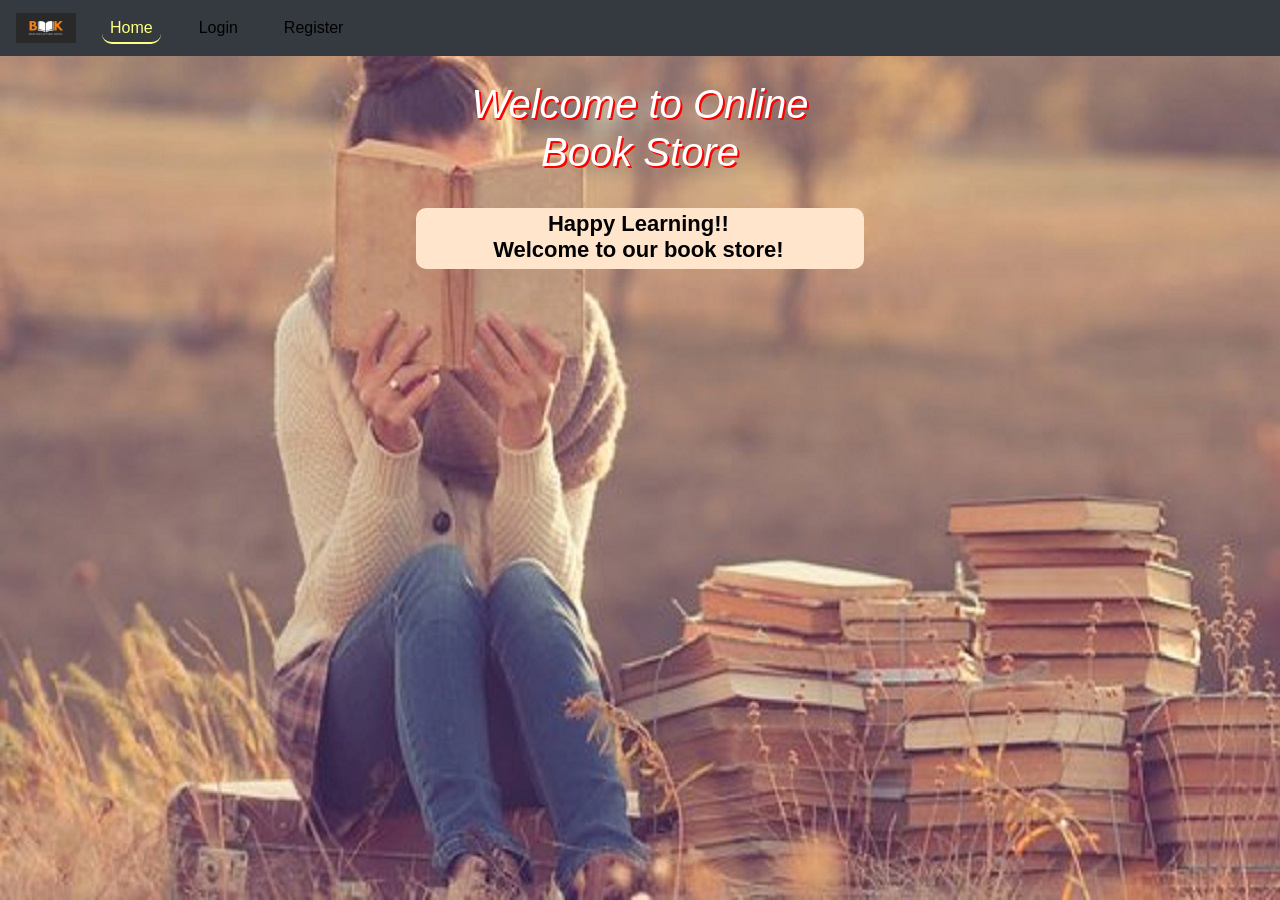
==== WebContent/index.html @ 2f87de4c "load project" ====
<html>
<head>
<meta charset="ISO-8859-1">
<title>Book Store</title>
<link rel="apple-touch-icon" sizes="180x180"
	href="./favicons/apple-touch-icon.png">
<link rel="icon" type="image/png" sizes="32x32"
	href="./favicons/favicon-32x32.png">
<link rel="icon" type="image/png" sizes="16x16"
	href="./favicons/favicon-16x16.png">
<link rel="manifest" href="./favicons/site.webmanifest">
<link rel="stylesheet" href="https://cdn.jsdelivr.net/npm/bootstrap@4.4.1/dist/css/bootstrap.min.css" >
<link rel="stylesheet" href="styles.css">

</head>
<body onload="funload()">
	<header>
		<nav class="navbar navbar-expand-sm bg-dark">
				<a class="navbar-brand">
					<!-- The below line can be an image or a h1, either will work -->
					<img src="logo.png" alt="Google logo" width="60" height="30px">
				</a>
				
				<button style="background-color:white;" class="navbar-toggler" type="button" data-toggle="collapse" data-target="#navbarNav" aria-controls="navbarNav" aria-expanded="false" aria-label="Toggle navigation">
				    <span class="navbar-toggler-icon" ></span>
				 </button>

                <div class="collapse navbar-collapse" id="navbarNav">                
				<ul class="navbar-nav" >
					<li class="nav-item"><span><a class="nav-link active" href="index.html">Home</a></span></li>
					<li class="nav-item "><span><a class="nav-link" href="CustomerLogin.html">Login</a></span></li>
					<li class="nav-item "><span><a class="nav-link" href="CustomerRegister.html">Register</a></span></li>
				</ul>
				</div>
			</nav>
	</header>
	<br>
	<div id="topmid"><h1>Welcome to Online <br>Book Store</h1></div>
	<br>
	<table class="tab">
		<tr>
			<td><a href="index.html" id="happy">Happy Learning!!<br>Welcome to our book store!</a></td>
		</tr>
	</table>

	<script src="https://code.jquery.com/jquery-3.3.1.slim.min.js" ></script>
	<script src="https://cdn.jsdelivr.net/npm/popper.js@1.14.6/dist/umd/popper.min.js" ></script>
	<script src="https://cdn.jsdelivr.net/npm/bootstrap@4.2.1/dist/js/bootstrap.min.js"></script>
	<script>
		// Preloder script
		var tmp = document.getElementById("loding");
		function funload() {
		  loding.style.display = "none";
		}
	  </script>


</body>
</html>
---- WebContent/styles.css ----
* {
	box-sizing: border-box;
}

body {
	background-image: url("Photo.jpg");
	font-family: 'Segoe UI','Open Sans', 'Helvetica Neue', sans-serif;
}

#topmid {
	border: 0px solid black;
	color: #FFFFFF;
	text-align: center;
	font-weight: bold;
	margin: auto;
	font-style: oblique;
	font-size: 25px;
	text-shadow: 2px 2px #ff0000;
}

.tab {
	font-weight: bold;
	margin: auto;
	width:35%;
	text-align:center;
}

.tab tr {
	border: 1px black hidden;
	border-radius: 10px;
	background-color: #FFE5CC;
	font-size: 22px;
	float:left;
	padding-left:17%;
	padding-bottom:5px;
	padding-top:2px;
	margin-bottom:10px;
	width:100%;
}

a:hover {
	color: red;
}

a:link {
	color: black;
	text-decoration: none;
}

header  nav li :hover{
	border-bottom: 2px #ffff80 solid;
	border-radius: 10px;
	color: #ffff80;
	padding-bottom:2px;
}

header  nav li{
    display: table;
    height: 80%;
    float: left;
    margin-right: 20px;
	padding-left: 10px;

}

header  nav a{
    color: #ffffff;
}

header nav li a.active {
	border-bottom: 2px #ffff80 solid;
	border-radius: 10px;
	color: #ffff80;
	padding-bottom:2px;
}


.holds-the-iframe {
	background: url(loader.gif) center center no-repeat;
}
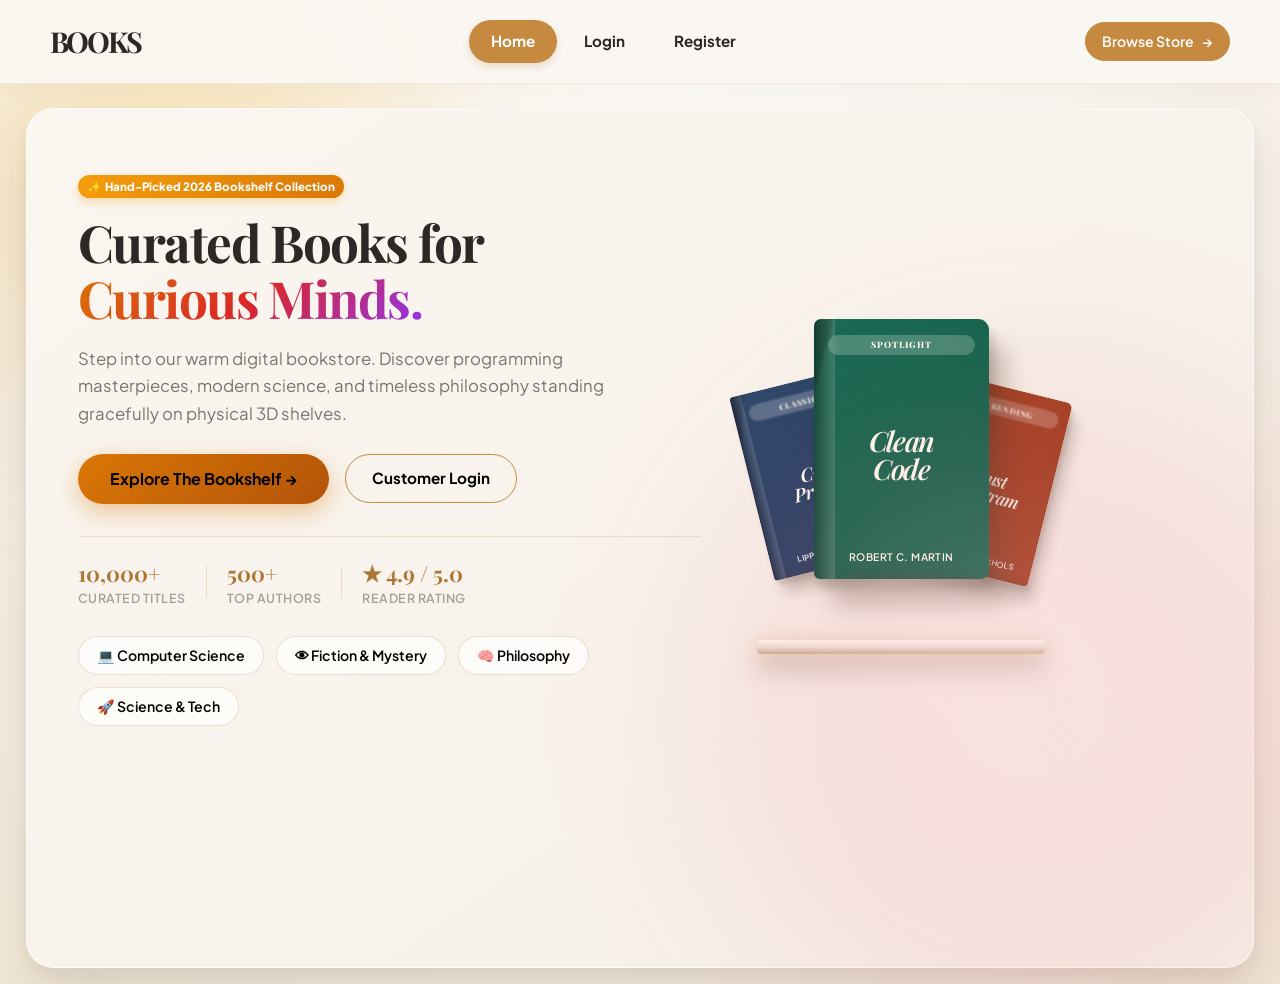
==== commit df38e6d2: "update UI/UX" ====
--- a/WebContent/index.html
+++ b/WebContent/index.html
@@ -1,59 +1,217 @@
-<html>
+<!DOCTYPE html>
+<html lang="en">
 <head>
 <meta charset="ISO-8859-1">
-<title>Book Store</title>
-<link rel="apple-touch-icon" sizes="180x180"
-	href="./favicons/apple-touch-icon.png">
-<link rel="icon" type="image/png" sizes="32x32"
-	href="./favicons/favicon-32x32.png">
-<link rel="icon" type="image/png" sizes="16x16"
-	href="./favicons/favicon-16x16.png">
+<meta name="viewport" content="width=device-width, initial-scale=1">
+<title>Online Book Store — Curated Bookshelf</title>
+<link rel="apple-touch-icon" sizes="180x180" href="./favicons/apple-touch-icon.png">
+<link rel="icon" type="image/png" sizes="32x32" href="./favicons/favicon-32x32.png">
+<link rel="icon" type="image/png" sizes="16x16" href="./favicons/favicon-16x16.png">
 <link rel="manifest" href="./favicons/site.webmanifest">
-<link rel="stylesheet" href="https://cdn.jsdelivr.net/npm/bootstrap@4.4.1/dist/css/bootstrap.min.css" >
+<link rel="stylesheet" href="https://cdn.jsdelivr.net/npm/bootstrap@4.4.1/dist/css/bootstrap.min.css">
 <link rel="stylesheet" href="styles.css">
-
+<link rel="stylesheet" href="css/bookshelf-theme.css">
+<style>
+.landing-hero-board {
+	display: grid;
+	grid-template-columns: 1.15fr 0.85fr;
+	align-items: center;
+	gap: 40px;
+	padding: clamp(36px, 5vw, 68px) clamp(24px, 4vw, 56px);
+}
+@media (max-width: 960px) {
+	.landing-hero-board {
+		grid-template-columns: 1fr;
+		text-align: center;
+		gap: 36px;
+	}
+	.landing-cta-group, .landing-stats-row, .category-pills-row {
+		justify-content: center;
+	}
+	.landing-book-preview {
+		margin: 20px auto 0;
+	}
+}
+.gradient-text {
+	background: linear-gradient(135deg, #d97706 0%, #dc2626 50%, #9333ea 100%);
+	-webkit-background-clip: text;
+	-webkit-text-fill-color: transparent;
+	display: inline-block;
+}
+.landing-hero-title {
+	font-family: 'Playfair Display', serif;
+	font-size: clamp(2.4rem, 4vw, 3.8rem);
+	font-weight: 700;
+	line-height: 1.1;
+	color: var(--text-primary);
+	margin-bottom: 18px;
+	letter-spacing: -0.03em;
+}
+.landing-hero-desc {
+	font-size: 1.05rem;
+	line-height: 1.65;
+	color: var(--text-secondary);
+	margin-bottom: 26px;
+	max-width: 540px;
+}
+.landing-cta-group {
+	display: flex;
+	align-items: center;
+	gap: 16px;
+	flex-wrap: wrap;
+	margin-bottom: 32px;
+}
+.landing-stats-row {
+	display: flex;
+	align-items: center;
+	gap: 20px;
+	padding-top: 20px;
+	border-top: 1px solid rgba(197, 137, 64, 0.2);
+}
+.stat-item {
+	display: flex;
+	flex-direction: column;
+}
+.stat-num {
+	font-family: 'Playfair Display', serif;
+	font-size: 1.35rem;
+	font-weight: 700;
+	color: var(--accent-hover);
+}
+.stat-label {
+	font-size: 0.78rem;
+	color: var(--text-muted);
+	font-weight: 600;
+	text-transform: uppercase;
+	letter-spacing: 0.04em;
+}
+.stat-divider {
+	width: 1px;
+	height: 32px;
+	background: rgba(197, 137, 64, 0.25);
+}
+.shelf-pedestal {
+	position: absolute;
+	bottom: -15px;
+	width: 90%;
+	height: 14px;
+	border-radius: 4px;
+	background: linear-gradient(180deg, #fdfbf7, var(--shelf-surface), #c9b190);
+	box-shadow: 0 16px 24px rgba(78, 52, 28, 0.28), 0 0 20px rgba(217, 119, 6, 0.2);
+}
+</style>
 </head>
-<body onload="funload()">
-	<header>
-		<nav class="navbar navbar-expand-sm bg-dark">
-				<a class="navbar-brand">
-					<!-- The below line can be an image or a h1, either will work -->
-					<img src="logo.png" alt="Google logo" width="60" height="30px">
+<body class="customer-bookshelf-body" onload="funload()">
+	<header class="bookshelf-header-wrap">
+		<nav class="navbar-bookshelf">
+			<a class="brand" href="index.html">BOOKS</a>
+			<div class="pill-tabs">
+				<a href="index.html" class="active">Home</a>
+				<a href="CustomerLogin.html">Login</a>
+				<a href="CustomerRegister.html">Register</a>
+			</div>
+			<div class="nav-icon-group">
+				<a href="viewbook" class="nav-pill-btn" style="background:var(--accent-primary); color:#fff; border-color:var(--accent-primary);">
+					<span>Browse Store</span> &rarr;
 				</a>
-				
-				<button style="background-color:white;" class="navbar-toggler" type="button" data-toggle="collapse" data-target="#navbarNav" aria-controls="navbarNav" aria-expanded="false" aria-label="Toggle navigation">
-				    <span class="navbar-toggler-icon" ></span>
-				 </button>
-
-                <div class="collapse navbar-collapse" id="navbarNav">                
-				<ul class="navbar-nav" >
-					<li class="nav-item"><span><a class="nav-link active" href="index.html">Home</a></span></li>
-					<li class="nav-item "><span><a class="nav-link" href="CustomerLogin.html">Login</a></span></li>
-					<li class="nav-item "><span><a class="nav-link" href="CustomerRegister.html">Register</a></span></li>
-				</ul>
+			</div>
+		</nav>
+	</header>
+
+	<main class="bookshelf-canvas" style="padding-top: 24px;">
+		<section class="bookshelf-board">
+			<div class="landing-hero-board">
+				<div>
+					<div class="badge-tag-star" style="margin-bottom:16px;">
+						<span>&#10024;</span> Hand-Picked 2026 Bookshelf Collection
+					</div>
+					
+					<h1 class="landing-hero-title">
+						Curated Books for <br><span class="gradient-text">Curious Minds.</span>
+					</h1>
+					
+					<p class="landing-hero-desc">
+						Step into our warm digital bookstore. Discover programming masterpieces, modern science, and timeless philosophy standing gracefully on physical 3D shelves.
+					</p>
+
+					<div class="landing-cta-group">
+						<a href="viewbook" class="btn-checkout-shelf" style="padding: 13px 32px; font-size: 1rem;">
+							Explore The Bookshelf &rarr;
+						</a>
+						<a href="CustomerLogin.html" class="btn-pill-secondary" style="padding: 12px 26px; font-size: 0.95rem;">
+							Customer Login
+						</a>
+					</div>
+
+					<div class="landing-stats-row">
+						<div class="stat-item">
+							<span class="stat-num">10,000+</span>
+							<span class="stat-label">Curated Titles</span>
+						</div>
+						<div class="stat-divider"></div>
+						<div class="stat-item">
+							<span class="stat-num">500+</span>
+							<span class="stat-label">Top Authors</span>
+						</div>
+						<div class="stat-divider"></div>
+						<div class="stat-item">
+							<span class="stat-num">&#9733; 4.9 / 5.0</span>
+							<span class="stat-label">Reader Rating</span>
+						</div>
+					</div>
+
+					<div class="category-pills-row">
+						<a href="viewbook" class="category-pill">&#128187; Computer Science</a>
+						<a href="viewbook" class="category-pill">&#128065; Fiction &amp; Mystery</a>
+						<a href="viewbook" class="category-pill">&#129504; Philosophy</a>
+						<a href="viewbook" class="category-pill">&#128640; Science &amp; Tech</a>
+					</div>
 				</div>
-			</nav>
-	</header>
-	<br>
-	<div id="topmid"><h1>Welcome to Online <br>Book Store</h1></div>
-	<br>
-	<table class="tab">
-		<tr>
-			<td><a href="index.html" id="happy">Happy Learning!!<br>Welcome to our book store!</a></td>
-		</tr>
-	</table>
-
-	<script src="https://code.jquery.com/jquery-3.3.1.slim.min.js" ></script>
-	<script src="https://cdn.jsdelivr.net/npm/popper.js@1.14.6/dist/umd/popper.min.js" ></script>
+
+				<!-- Interactive 3D Book Fan Deck -->
+				<div class="landing-book-preview">
+					<div class="book-fan-container" title="Hover to inspect books">
+						<!-- Left Book: C++ Primer -->
+						<div class="book-fan-item card-left">
+							<div class="book-standing-3d" style="--book-color: #1e3a5f; width: 140px; height: 210px;">
+								<span class="badge-kicker">CLASSIC</span>
+								<span class="book-title" style="font-size:1.3rem;">C++<br>Primer</span>
+								<span class="book-author" style="font-size:0.55rem;">LIPPMAN &amp; LAJOIE</span>
+							</div>
+						</div>
+
+						<!-- Center Book: Clean Code -->
+						<div class="book-fan-item card-center">
+							<div class="book-standing-3d featured-book" style="--book-color: #065f46; width: 175px; height: 260px; padding: 16px 14px;">
+								<span class="badge-kicker">SPOTLIGHT</span>
+								<span class="book-title" style="font-size:1.75rem;">Clean<br>Code</span>
+								<span class="book-author" style="font-size:0.65rem;">ROBERT C. MARTIN</span>
+							</div>
+						</div>
+
+						<!-- Right Book: Rust Programming -->
+						<div class="book-fan-item card-right">
+							<div class="book-standing-3d" style="--book-color: #9a3412; width: 140px; height: 210px;">
+								<span class="badge-kicker">TRENDING</span>
+								<span class="book-title" style="font-size:1.2rem;">Rust<br>Program</span>
+								<span class="book-author" style="font-size:0.55rem;">KLABNIK &amp; NICHOLS</span>
+							</div>
+						</div>
+
+						<div class="shelf-pedestal"></div>
+					</div>
+				</div>
+			</div>
+		</section>
+	</main>
+
+	<script src="https://code.jquery.com/jquery-3.3.1.slim.min.js"></script>
+	<script src="https://cdn.jsdelivr.net/npm/popper.js@1.14.6/dist/umd/popper.min.js"></script>
 	<script src="https://cdn.jsdelivr.net/npm/bootstrap@4.2.1/dist/js/bootstrap.min.js"></script>
 	<script>
-		// Preloder script
-		var tmp = document.getElementById("loding");
 		function funload() {
-		  loding.style.display = "none";
+			// Ready
 		}
-	  </script>
-
-
+	</script>
 </body>
 </html>
--- a/WebContent/css/bookshelf-theme.css
+++ b/WebContent/css/bookshelf-theme.css
@@ -0,0 +1,969 @@
+/* Warm Minimalist 3D Bookshelf — reusable theme layer
+   This stylesheet is framework-agnostic and can safely sit beside Bootstrap. */
+
+@import url('https://fonts.googleapis.com/css2?family=Playfair+Display:ital,wght@0,500;0,600;0,700;1,600&family=Plus+Jakarta+Sans:wght@400;500;600;700;800&display=swap');
+
+/* --------------------------------------------------------------------------
+   1. Design tokens
+   -------------------------------------------------------------------------- */
+:root {
+  --bg-canvas: #FAF7F2;
+  --bg-board: #F5EFE6;
+  --shelf-surface: #EDE5D8;
+  --accent-primary: #C58940;
+  --accent-hover: #AE7634;
+  --accent-soft: #F4EAD4;
+  --text-primary: #2B2825;
+  --text-secondary: #7C746B;
+  --text-muted: #A8A096;
+  --radius-pill: 9999px;
+  --radius-card: 18px;
+  --radius-board: 28px;
+  --shadow-canvas: 0 26px 56px rgba(86, 67, 46, .15), 0 8px 18px rgba(86, 67, 46, .06);
+  --shadow-shelf: 0 16px 18px rgba(91, 70, 46, .24), 0 5px 7px rgba(91, 70, 46, .12);
+  --shadow-book-standing: 8px 13px 11px rgba(63, 47, 31, .22), 2px 5px 4px rgba(63, 47, 31, .15);
+}
+
+/* --------------------------------------------------------------------------
+   2. Page shell and navigation
+   -------------------------------------------------------------------------- */
+.bookshelf-canvas {
+  box-sizing: border-box;
+  min-height: 100vh;
+  padding: 16px 24px;
+  background: radial-gradient(circle at 50% 15%, #fffdf9 0, var(--bg-canvas) 42%, #eee1ca 130%);
+  color: var(--text-primary);
+  font-family: 'Plus Jakarta Sans', sans-serif;
+}
+.bookshelf-canvas *, .bookshelf-canvas *::before, .bookshelf-canvas *::after { box-sizing: border-box; }
+.bookshelf-board {
+  position: relative;
+  width: min(1520px, 96vw);
+  min-height: 860px;
+  margin: 0 auto;
+  overflow: hidden;
+  border: 1px solid rgba(255,255,255,.75);
+  border-radius: var(--radius-board);
+  background: linear-gradient(145deg, #faf6f0, var(--bg-board));
+  box-shadow: var(--shadow-canvas);
+}
+.navbar-bookshelf {
+  display: flex;
+  align-items: center;
+  gap: 24px;
+  padding: 23px clamp(24px, 4vw, 52px);
+}
+.navbar-bookshelf .brand {
+  color: var(--text-primary);
+  font-family: 'Playfair Display', serif;
+  font-size: 1.8rem;
+  font-weight: 700;
+  letter-spacing: -.08em;
+  text-decoration: none;
+}
+.pill-tabs { display: flex; gap: 5px; margin: 0 auto; padding: 4px; border-radius: var(--radius-pill); }
+.pill-tabs a { padding: 10px 22px; border-radius: var(--radius-pill); color: var(--text-primary); font-size: .95rem; font-weight: 700; text-decoration: none; transition: .22s ease; }
+.pill-tabs a:hover { background: rgba(197,137,64,.12); }
+.pill-tabs a.active { background: var(--accent-primary); color: #fff; box-shadow: 0 4px 8px rgba(174,118,52,.22); }
+.nav-icon-group { display: flex; align-items: center; gap: 9px; }
+.nav-icon-button {
+  display: inline-grid; place-items: center; width: 42px; height: 42px; padding: 0;
+  border: 0; border-radius: 50%; background: transparent; color: var(--text-primary); cursor: pointer;
+  transition: background .2s ease, transform .2s ease;
+}
+.nav-icon-button:hover { background: var(--accent-soft); transform: translateY(-2px); }
+.nav-avatar { width: 39px; height: 39px; border: 2px solid #fff; border-radius: 50%; background: linear-gradient(135deg, #3d403d, #b98b63); box-shadow: 0 2px 6px rgba(43,40,37,.2); }
+
+/* --------------------------------------------------------------------------
+   3. Shared UI controls
+   -------------------------------------------------------------------------- */
+.pill-search-input { display: flex; align-items: center; gap: 10px; width: clamp(280px, 24vw, 320px); padding: 13px 18px; border: 1px solid rgba(124,116,107,.09); border-radius: var(--radius-pill); background: rgba(255,255,255,.8); box-shadow: 0 4px 11px rgba(71,54,34,.04); color: var(--text-muted); font-size: .9rem; }
+.pill-search-input input { width: 100%; border: 0; outline: 0; background: transparent; color: var(--text-primary); font: 500 .9rem 'Plus Jakarta Sans', sans-serif; }
+.pill-search-input input::placeholder { color: var(--text-muted); }
+.btn-pill-buy { display: inline-flex; align-items: center; justify-content: center; padding: 9px 20px; border: 1.5px solid var(--accent-primary); border-radius: var(--radius-pill); background: transparent; color: var(--accent-hover); font: 600 .85rem 'Plus Jakarta Sans', sans-serif; text-decoration: none; transition: background .2s ease, color .2s ease, transform .2s ease, box-shadow .2s ease; }
+.btn-pill-buy:hover { background: var(--accent-primary); color: #fff; transform: translateY(-2px); box-shadow: 0 7px 12px rgba(197,137,64,.23); }
+
+/* --------------------------------------------------------------------------
+   4. 3D shelf and book objects
+   -------------------------------------------------------------------------- */
+.shelf-divider { position: relative; z-index: 3; height: 24px; margin: 0 -26px; border-top: 4px solid #fffdf9; border-radius: 3px; background: linear-gradient(to bottom, #fdfaf4 0%, #f6f0e7 14%, var(--shelf-surface) 46%, #d9cbb9 100%); box-shadow: 0 25px 26px rgba(91,70,46,.25), 0 8px 10px rgba(91,70,46,.14); }
+.vertical-label { display: inline-flex; align-items: center; justify-content: center; color: var(--text-primary); font-size: .85rem; font-weight: 700; letter-spacing: .02em; white-space: nowrap; writing-mode: vertical-rl; transform: rotate(180deg); }
+.book-standing-3d { --book-color: #255e50; --book-ink: #fffdf3; position: relative; z-index: 1; display: flex; flex-direction: column; justify-content: space-between; width: 110px; height: 165px; padding: 14px 11px 12px 17px; border-radius: 4px 7px 5px 4px; background: linear-gradient(105deg, rgba(0,0,0,.22) 0 7%, transparent 9%), linear-gradient(135deg, color-mix(in srgb, var(--book-color), white 8%), var(--book-color)); color: var(--book-ink); box-shadow: 10px 17px 14px rgba(63,47,31,.24), 3px 6px 5px rgba(63,47,31,.16); font-family: 'Playfair Display', serif; text-align: center; text-decoration: none; transform-origin: bottom center; transition: transform .25s cubic-bezier(.2,.8,.2,1), box-shadow .25s ease; }
+.book-standing-3d::before { position: absolute; inset: 0 auto 0 0; width: 13px; border-radius: 4px 0 0 4px; background: linear-gradient(90deg, rgba(0,0,0,.28), rgba(255,255,255,.15)); content: ''; }
+.book-standing-3d::after { position: absolute; z-index: -1; right: 1px; bottom: -13px; left: 5px; height: 16px; border-radius: 50%; background: rgba(54,39,25,.34); filter: blur(7px); content: ''; transition: transform .25s ease, opacity .25s ease; }
+.book-standing-3d:hover { transform: translateY(-6px) scale(1.02); box-shadow: 12px 19px 16px rgba(63,47,31,.25), 3px 7px 5px rgba(63,47,31,.14); }
+.book-standing-3d:hover::after { opacity: .75; transform: scaleX(1.2); }
+.book-standing-3d .book-kicker { font: 700 .43rem 'Plus Jakarta Sans', sans-serif; letter-spacing: .12em; text-transform: uppercase; }
+.book-standing-3d .book-title { font-size: 1.42rem; font-style: italic; font-weight: 600; line-height: .98; letter-spacing: -.05em; }
+.book-standing-3d .book-author { font: 600 .6rem 'Plus Jakarta Sans', sans-serif; letter-spacing: .04em; }
+
+/* --------------------------------------------------------------------------
+   5. Shelf accessory cards
+   -------------------------------------------------------------------------- */
+.author-card, .audio-player-card { border-radius: var(--radius-card); background: rgba(255,255,255,.86); box-shadow: 0 9px 18px rgba(78,58,39,.09); overflow: hidden; }
+.author-card { width: clamp(160px, 13vw, 180px); text-align: center; }
+.author-card__header { padding: 19px 12px 15px; background: linear-gradient(135deg, #d5a759, var(--accent-primary)); color: #3e2c16; font: 600 .82rem 'Playfair Display', serif; }
+.author-card__header strong { display: block; margin-top: 5px; color: #fff8ed; font-size: .94rem; }
+.author-card__portrait { width: 104px; height: 104px; margin: 15px auto -5px; border-radius: 50% 50% 15px 15px; background: radial-gradient(circle at 50% 34%, #d6ad90 0 18%, transparent 19%), radial-gradient(ellipse at 50% 29%, #b1aaa2 0 27%, transparent 28%), linear-gradient(155deg, transparent 0 47%, #f8f6f1 48% 100%); }
+.audio-player-card { width: clamp(160px, 13vw, 180px); padding: 19px 18px 16px; text-align: center; }
+.audio-player-card__title { margin-bottom: 12px; font: 600 .8rem 'Playfair Display', serif; }
+.vinyl-record { position: relative; width: 64px; height: 64px; margin: 0 auto 13px; border-radius: 50%; background: repeating-radial-gradient(circle, #252622 0 2px, #34352e 3px 4px); animation: bookshelf-spin 8s linear infinite; }
+.vinyl-record::after { position: absolute; inset: 23px; border-radius: 50%; background: var(--accent-primary); content: ''; }
+.player-controls { display: flex; align-items: center; justify-content: space-between; color: var(--text-secondary); font-size: .9rem; }
+.player-controls .play { display: grid; width: 32px; height: 32px; place-items: center; border-radius: 50%; background: #3e3024; color: #fff; font-size: .65rem; }
+@keyframes bookshelf-spin { to { transform: rotate(360deg); } }
+
+@media (max-width: 720px) {
+  .bookshelf-canvas { padding: 14px; }
+  .navbar-bookshelf { padding: 17px 19px; gap: 8px; }
+  .pill-tabs { display: none; }
+  .nav-icon-group { margin-left: auto; }
+  .bookshelf-board { min-height: auto; }
+  .shelf-divider { margin: 0 -12px; }
+}
+
+/* --------------------------------------------------------------------------
+   6. CustomerHome & Servlet Integration Styles
+   -------------------------------------------------------------------------- */
+body.customer-bookshelf-body {
+  margin: 0;
+  min-height: 100vh;
+  background-color: var(--bg-canvas) !important;
+  background-image: radial-gradient(circle at 50% 15%, #fffdf9 0, var(--bg-canvas) 42%, #eee1ca 130%) !important;
+  color: var(--text-primary);
+  font-family: 'Plus Jakarta Sans', sans-serif !important;
+}
+
+.bookshelf-header-wrap {
+  position: sticky;
+  top: 0;
+  z-index: 1000;
+  background: rgba(250, 247, 242, 0.92);
+  backdrop-filter: blur(12px);
+  -webkit-backdrop-filter: blur(12px);
+  border-bottom: 1px solid rgba(197, 137, 64, 0.15);
+  box-shadow: 0 4px 20px rgba(86, 67, 46, 0.05);
+}
+
+.bookshelf-header-wrap .navbar-bookshelf {
+  max-width: min(1520px, 96vw);
+  margin: 0 auto;
+  padding: 16px 24px;
+}
+
+.nav-pill-btn {
+  position: relative;
+  display: inline-flex;
+  align-items: center;
+  gap: 8px;
+  padding: 8px 16px;
+  border-radius: var(--radius-pill);
+  background: rgba(255, 255, 255, 0.7);
+  border: 1px solid rgba(197, 137, 64, 0.2);
+  color: var(--text-primary);
+  font-size: 0.88rem;
+  font-weight: 600;
+  text-decoration: none;
+  transition: all 0.2s ease;
+}
+
+.cart-badge-count {
+  display: inline-flex;
+  align-items: center;
+  justify-content: center;
+  min-width: 20px;
+  height: 20px;
+  padding: 0 6px;
+  border-radius: 10px;
+  background: linear-gradient(135deg, #d97706, #c2410c);
+  color: #ffffff;
+  font-size: 0.72rem;
+  font-weight: 700;
+  line-height: 1;
+  letter-spacing: 0;
+  box-shadow: 0 2px 6px rgba(194, 65, 12, 0.35);
+  animation: cartBadgePop 0.3s cubic-bezier(0.175, 0.885, 0.32, 1.275);
+}
+
+@keyframes cartBadgePop {
+  0% { transform: scale(0.5); opacity: 0; }
+  100% { transform: scale(1); opacity: 1; }
+}
+
+.nav-pill-btn:hover {
+  background: var(--accent-soft);
+  color: var(--accent-hover);
+  border-color: var(--accent-primary);
+  text-decoration: none;
+  transform: translateY(-1px);
+}
+
+.nav-pill-btn.active {
+  background: var(--accent-primary) !important;
+  color: #fff !important;
+  border-color: var(--accent-primary) !important;
+}
+
+.nav-logout-btn {
+  border: 1px solid rgba(197, 137, 64, 0.15);
+  padding: 6px 14px 6px 8px;
+}
+
+/* Override legacy topmid and servlet container */
+#topmid {
+  display: none !important;
+}
+
+/* --------------------------------------------------------------------------
+   7. Bookshelf Stage, Shelves & Book Grid Layout
+   -------------------------------------------------------------------------- */
+.bookshelf-stage {
+  padding: 34px 6.5% 38px;
+}
+
+.top-shelf {
+  display: grid;
+  grid-template-columns: minmax(300px, 1fr) 220px 28px 180px 28px 180px;
+  align-items: end;
+  gap: clamp(18px, 2.2vw, 36px);
+  min-height: 445px;
+}
+
+.hero-copy {
+  align-self: center;
+  padding-bottom: 22px;
+}
+
+.hero-copy h1 {
+  max-width: 340px;
+  margin: 0 0 18px;
+  font: 600 clamp(2.6rem, 3.8vw, 3.8rem)/1.05 'Playfair Display', serif;
+  letter-spacing: -.06em;
+  color: var(--text-primary);
+}
+
+.hero-copy p {
+  margin: 0 0 22px;
+  color: var(--text-secondary);
+  font-size: .9rem;
+}
+
+.featured-book {
+  justify-self: center;
+  width: 220px;
+  height: 330px;
+  padding: 20px 17px 18px 26px;
+  border-radius: 7px 11px 8px 6px;
+  box-shadow: 17px 27px 22px rgba(63,47,31,.27), 5px 10px 8px rgba(63,47,31,.16);
+  text-decoration: none;
+}
+.featured-book::before { width: 21px; }
+.featured-book::after { right: 0; bottom: -18px; left: 9px; height: 23px; filter: blur(10px); }
+.featured-book .book-kicker { font-size: .56rem; }
+.featured-book .book-title { font-size: 2.2rem; }
+.featured-book .book-author { font-size: .76rem; }
+
+.featured-book-secondary {
+  justify-self: center;
+  width: 175px;
+  height: 265px;
+  padding: 16px 14px 14px 20px;
+  border-radius: 6px 9px 7px 5px;
+  box-shadow: 14px 22px 18px rgba(63,47,31,.25), 4px 8px 6px rgba(63,47,31,.15);
+  text-decoration: none;
+}
+.featured-book-secondary::before { width: 17px; }
+.featured-book-secondary::after { right: 0; bottom: -15px; left: 7px; height: 18px; filter: blur(8px); }
+.featured-book-secondary .book-kicker { font-size: .48rem; }
+.featured-book-secondary .book-title { font-size: 1.65rem; }
+.featured-book-secondary .book-author { font-size: .65rem; }
+
+
+.bottom-shelf-layout {
+  display: grid;
+  grid-template-columns: 28px 1fr;
+  align-items: flex-start;
+  gap: clamp(20px, 2.2vw, 36px);
+  padding: 38px 5% 35px;
+}
+
+.bottom-shelf-books {
+  display: grid;
+  grid-template-columns: repeat(auto-fill, minmax(260px, 1fr));
+  gap: 32px 28px;
+  width: 100%;
+}
+
+.book-listing {
+  display: grid;
+  grid-template-columns: 110px minmax(120px, 1fr);
+  align-items: center;
+  gap: 18px;
+  padding: 14px;
+  background: rgba(255, 255, 255, 0.45);
+  border: 1px solid rgba(255, 255, 255, 0.6);
+  border-radius: 16px;
+  transition: all 0.25s ease;
+}
+
+.book-listing:hover {
+  background: rgba(255, 255, 255, 0.8);
+  box-shadow: 0 10px 24px rgba(86, 67, 46, 0.1);
+  transform: translateY(-2px);
+}
+
+.book-listing .book-standing-3d {
+  width: 110px;
+  height: 165px;
+}
+
+.listing-copy {
+  min-width: 0;
+}
+
+.stars {
+  color: var(--accent-primary);
+  font-size: .9rem;
+  letter-spacing: 2px;
+  margin-bottom: 4px;
+}
+
+.listing-copy h3 {
+  margin: 4px 0 6px;
+  font: 700 1.05rem/1.25 'Playfair Display', serif;
+  color: var(--text-primary);
+  display: -webkit-box;
+  -webkit-line-clamp: 2;
+  -webkit-box-orient: vertical;
+  overflow: hidden;
+}
+
+.listing-copy .author-text {
+  margin: 0 0 8px;
+  color: var(--text-muted);
+  font-size: .85rem;
+}
+
+.listing-copy .price-tag {
+  font-weight: 700;
+  color: #2e6648;
+  font-size: 1rem;
+  margin-bottom: 10px;
+}
+
+.cart-stepper {
+  display: inline-flex;
+  align-items: center;
+  gap: 6px;
+  background: rgba(255, 255, 255, 0.9);
+  padding: 4px 8px;
+  border-radius: var(--radius-pill);
+  border: 1px solid rgba(197, 137, 64, 0.25);
+  margin: 0;
+}
+
+.stepper-btn {
+  width: 28px;
+  height: 28px;
+  border-radius: 50%;
+  border: 0;
+  cursor: pointer;
+  display: grid;
+  place-items: center;
+  font-size: 1rem;
+  font-weight: bold;
+  transition: background 0.2s ease;
+}
+
+.stepper-btn.minus {
+  background: #fee2e2;
+  color: #dc2626;
+}
+
+.stepper-btn.minus:hover {
+  background: #fecaca;
+}
+
+.stepper-btn.plus {
+  background: #dcfce7;
+  color: #16a34a;
+}
+
+.stepper-btn.plus:hover {
+  background: #bbf7d0;
+}
+
+.stepper-qty {
+  font-weight: 700;
+  padding: 0 6px;
+  font-size: 0.9rem;
+  color: var(--text-primary);
+}
+
+.badge-out-of-stock {
+  display: inline-block;
+  padding: 6px 14px;
+  border-radius: var(--radius-pill);
+  background: #fee2e2;
+  color: #b91c1c;
+  font-size: 0.8rem;
+  font-weight: 700;
+}
+
+.bottom-shelf-footer {
+  display: flex;
+  justify-content: space-between;
+  align-items: center;
+  padding: 24px 5% 32px;
+  border-top: 1px solid rgba(197, 137, 64, 0.12);
+  margin-top: 20px;
+}
+
+.shelf-note {
+  color: var(--text-secondary);
+  font-size: 0.9rem;
+}
+
+.btn-checkout-shelf {
+  display: inline-flex;
+  align-items: center;
+  gap: 8px;
+  padding: 12px 28px;
+  border-radius: var(--radius-pill);
+  background: var(--accent-primary);
+  color: #fff;
+  border: 0;
+  font-size: 0.95rem;
+  font-weight: 700;
+  cursor: pointer;
+  box-shadow: 0 6px 16px rgba(197, 137, 64, 0.28);
+  transition: all 0.2s ease;
+}
+
+.btn-checkout-shelf:hover {
+  background: var(--accent-hover);
+  transform: translateY(-2px);
+  box-shadow: 0 10px 22px rgba(197, 137, 64, 0.35);
+}
+
+@media (max-width: 1200px) {
+  .top-shelf { grid-template-columns: minmax(280px, 1fr) 220px 28px 180px; }
+  .top-shelf > .vertical-label:nth-of-type(2), .audio-player-card { display: none; }
+}
+
+@media (max-width: 768px) {
+  .bookshelf-stage { padding: 20px 4% 24px; }
+  .top-shelf { grid-template-columns: 1fr; gap: 24px; }
+  .top-shelf .vertical-label, .author-card, .audio-player-card { display: none; }
+  .featured-book { justify-self: center; }
+  .bottom-shelf-layout { grid-template-columns: 1fr; padding: 20px 3%; }
+  .bottom-shelf-layout > .vertical-label { display: none; }
+}
+
+/* --------------------------------------------------------------------------
+   8. Cart, Orders, Checkout & Auth Styles
+   -------------------------------------------------------------------------- */
+.bookshelf-page-container {
+  max-width: min(1320px, 94vw);
+  margin: 32px auto 60px;
+  padding: 0 16px;
+}
+
+.bookshelf-page-card {
+  background: rgba(255, 255, 255, 0.85);
+  backdrop-filter: blur(10px);
+  -webkit-backdrop-filter: blur(10px);
+  border: 1px solid rgba(255, 255, 255, 0.8);
+  border-radius: var(--radius-board);
+  box-shadow: var(--shadow-canvas);
+  padding: clamp(24px, 4vw, 44px);
+}
+
+.bookshelf-page-header {
+  margin-bottom: 28px;
+  border-bottom: 1px solid rgba(197, 137, 64, 0.15);
+  padding-bottom: 18px;
+}
+
+.bookshelf-page-header h1, .bookshelf-page-header h2 {
+  font-family: 'Playfair Display', serif;
+  font-weight: 700;
+  font-size: clamp(1.8rem, 2.8vw, 2.4rem);
+  color: var(--text-primary);
+  margin: 0 0 6px;
+}
+
+.bookshelf-page-header p {
+  color: var(--text-secondary);
+  font-size: 0.95rem;
+  margin: 0;
+}
+
+.bookshelf-table {
+  width: 100%;
+  border-collapse: separate;
+  border-spacing: 0;
+  margin-bottom: 24px;
+}
+
+.bookshelf-table th {
+  background: var(--shelf-surface);
+  color: var(--text-primary);
+  font-weight: 700;
+  font-size: 0.88rem;
+  padding: 14px 18px;
+  text-transform: uppercase;
+  letter-spacing: 0.05em;
+  border: 0;
+}
+
+.bookshelf-table th:first-child { border-radius: 12px 0 0 12px; }
+.bookshelf-table th:last-child { border-radius: 0 12px 12px 0; }
+
+.bookshelf-table td {
+  padding: 18px;
+  vertical-align: middle;
+  border-bottom: 1px solid rgba(197, 137, 64, 0.1);
+  color: var(--text-primary);
+  font-size: 0.95rem;
+}
+
+.bookshelf-table tr:hover td {
+  background: rgba(254, 249, 240, 0.5);
+}
+
+.bookshelf-table .book-title-cell {
+  font-family: 'Playfair Display', serif;
+  font-weight: 700;
+  font-size: 1.05rem;
+  color: var(--text-primary);
+}
+
+.bookshelf-table .price-cell {
+  font-weight: 700;
+  color: #2e6648;
+}
+
+.cart-summary-bar {
+  display: flex;
+  justify-content: space-between;
+  align-items: center;
+  flex-wrap: wrap;
+  gap: 20px;
+  margin-top: 30px;
+  padding: 24px 28px;
+  background: var(--bg-board);
+  border-radius: var(--radius-card);
+  border: 1px solid rgba(197, 137, 64, 0.18);
+}
+
+.cart-total-label {
+  font-size: 1.1rem;
+  color: var(--text-secondary);
+}
+
+.cart-total-value {
+  font-family: 'Playfair Display', serif;
+  font-size: 1.8rem;
+  font-weight: 700;
+  color: #2e6648;
+  margin-left: 10px;
+}
+
+.btn-pill-secondary {
+  display: inline-flex;
+  align-items: center;
+  gap: 8px;
+  padding: 11px 24px;
+  border-radius: var(--radius-pill);
+  border: 1.5px solid var(--accent-primary);
+  background: transparent;
+  color: var(--accent-hover);
+  font-size: 0.9rem;
+  font-weight: 700;
+  text-decoration: none;
+  transition: all 0.2s ease;
+}
+
+.btn-pill-secondary:hover {
+  background: var(--accent-soft);
+  color: var(--accent-primary);
+  text-decoration: none;
+}
+
+/* Empty State */
+.bookshelf-empty-state {
+  text-align: center;
+  padding: 60px 20px;
+}
+
+.bookshelf-empty-state .empty-icon {
+  font-size: 3.5rem;
+  color: var(--accent-primary);
+  margin-bottom: 16px;
+}
+
+.bookshelf-empty-state h3 {
+  font-family: 'Playfair Display', serif;
+  font-size: 1.6rem;
+  font-weight: 700;
+  margin-bottom: 10px;
+}
+
+.bookshelf-empty-state p {
+  color: var(--text-secondary);
+  margin-bottom: 24px;
+}
+
+/* Status Badge */
+.badge-order-success {
+  display: inline-block;
+  padding: 6px 14px;
+  border-radius: var(--radius-pill);
+  background: #dcfce7;
+  color: #15803d;
+  font-weight: 700;
+  font-size: 0.82rem;
+}
+
+/* Form inputs & Auth Card */
+.bookshelf-auth-wrap {
+  max-width: 480px;
+  margin: 40px auto;
+  padding: 0 16px;
+}
+
+.bookshelf-input-group {
+  margin-bottom: 20px;
+}
+
+.bookshelf-input-group label {
+  display: block;
+  font-weight: 600;
+  font-size: 0.88rem;
+  margin-bottom: 6px;
+  color: var(--text-primary);
+}
+
+.bookshelf-input-group input, .bookshelf-input-group select {
+  width: 100%;
+  padding: 12px 16px;
+  border-radius: 12px;
+  border: 1px solid rgba(197, 137, 64, 0.25);
+  background: #fff;
+  color: var(--text-primary);
+  font-family: 'Plus Jakarta Sans', sans-serif;
+  font-size: 0.95rem;
+  outline: none;
+  transition: border-color 0.2s ease, box-shadow 0.2s ease;
+}
+
+.bookshelf-input-group input:focus {
+  border-color: var(--accent-primary);
+  box-shadow: 0 0 0 3px rgba(197, 137, 64, 0.15);
+}
+
+/* --------------------------------------------------------------------------
+   9. Rich Visuals, Vibrant Accents & Dynamic Animations
+   -------------------------------------------------------------------------- */
+
+/* Ambient Floating Aurora Orbs */
+@keyframes floatOrb1 {
+  0% { transform: translate(0, 0) scale(1); }
+  50% { transform: translate(60px, 40px) scale(1.1); }
+  100% { transform: translate(-30px, 70px) scale(0.95); }
+}
+
+@keyframes floatOrb2 {
+  0% { transform: translate(0, 0) scale(1); }
+  50% { transform: translate(-70px, -50px) scale(1.15); }
+  100% { transform: translate(40px, -30px) scale(0.9); }
+}
+
+@keyframes floatOrb3 {
+  0% { transform: translate(0, 0) scale(1); }
+  50% { transform: translate(50px, -40px) scale(1.08); }
+  100% { transform: translate(-40px, 30px) scale(0.92); }
+}
+
+.bookshelf-canvas {
+  position: relative;
+  overflow-x: hidden;
+}
+
+.bookshelf-canvas::before {
+  content: '';
+  position: fixed;
+  top: -120px;
+  left: -120px;
+  width: 600px;
+  height: 600px;
+  border-radius: 50%;
+  background: radial-gradient(circle, rgba(251, 191, 36, 0.3) 0%, rgba(245, 158, 11, 0.08) 60%, transparent 75%);
+  filter: blur(70px);
+  z-index: 0;
+  pointer-events: none;
+  animation: floatOrb1 16s ease-in-out infinite alternate;
+}
+
+.bookshelf-canvas::after {
+  content: '';
+  position: fixed;
+  bottom: -150px;
+  right: -100px;
+  width: 700px;
+  height: 700px;
+  border-radius: 50%;
+  background: radial-gradient(circle, rgba(254, 205, 211, 0.38) 0%, rgba(244, 63, 94, 0.1) 60%, transparent 75%);
+  filter: blur(80px);
+  z-index: 0;
+  pointer-events: none;
+  animation: floatOrb2 20s ease-in-out infinite alternate;
+}
+
+/* Glowing Shelf Divider with Underlight */
+.shelf-divider {
+  position: relative;
+  z-index: 3;
+  height: 22px;
+  margin: 0 -26px;
+  border-top: 3px solid #fffdfa;
+  border-radius: 3px;
+  background: linear-gradient(180deg, #fdfbf7 0%, #ecd9bd 30%, #d8be99 75%, #a47d51 100%);
+  box-shadow: 0 18px 24px rgba(78, 52, 28, 0.26), 0 0 35px rgba(217, 119, 6, 0.28) !important;
+}
+
+.shelf-divider::after {
+  content: '';
+  position: absolute;
+  left: 5%;
+  right: 5%;
+  top: 100%;
+  height: 18px;
+  background: radial-gradient(ellipse at 50% 0%, rgba(245, 158, 11, 0.5) 0%, transparent 75%);
+  filter: blur(6px);
+  pointer-events: none;
+}
+
+/* Book Sheen Glare & Floating Animation */
+@keyframes bookGentleFloat {
+  0% { transform: translateY(0px); }
+  50% { transform: translateY(-7px); }
+  100% { transform: translateY(0px); }
+}
+
+.featured-book {
+  animation: bookGentleFloat 5s ease-in-out infinite;
+}
+
+.featured-book:hover {
+  animation-play-state: paused;
+  transform: translateY(-12px) scale(1.03) !important;
+  box-shadow: 20px 32px 28px rgba(63,47,31,.32), 6px 12px 10px rgba(63,47,31,.2) !important;
+}
+
+.featured-book-secondary {
+  animation: bookGentleFloat 6s ease-in-out 1.2s infinite;
+}
+
+.featured-book-secondary:hover {
+  animation-play-state: paused;
+  transform: translateY(-10px) scale(1.03) !important;
+}
+
+/* Gloss Glare Effect on Book Covers */
+.book-standing-3d {
+  overflow: hidden;
+}
+
+.book-standing-3d::after {
+  transition: all 0.35s ease !important;
+}
+
+.book-standing-3d:hover {
+  transform: translateY(-10px) scale(1.04) rotate(-1deg);
+  box-shadow: 16px 26px 22px rgba(63,47,31,.28), 5px 9px 7px rgba(63,47,31,.18) !important;
+}
+
+/* Vibrant Badges */
+.badge-kicker {
+  display: inline-block;
+  padding: 3px 8px;
+  border-radius: var(--radius-pill);
+  background: rgba(255, 255, 255, 0.22);
+  backdrop-filter: blur(4px);
+  font-size: 0.55rem;
+  letter-spacing: 0.12em;
+  font-weight: 800;
+  text-transform: uppercase;
+  margin-bottom: 4px;
+}
+
+.badge-tag-hot {
+  background: linear-gradient(135deg, #ef4444, #dc2626);
+  color: #fff;
+  padding: 3px 9px;
+  border-radius: var(--radius-pill);
+  font-size: 0.7rem;
+  font-weight: 800;
+  display: inline-flex;
+  align-items: center;
+  gap: 4px;
+  box-shadow: 0 4px 10px rgba(239, 68, 68, 0.3);
+}
+
+.badge-tag-star {
+  background: linear-gradient(135deg, #f59e0b, #d97706);
+  color: #fff;
+  padding: 3px 9px;
+  border-radius: var(--radius-pill);
+  font-size: 0.72rem;
+  font-weight: 800;
+  display: inline-flex;
+  align-items: center;
+  gap: 4px;
+  box-shadow: 0 4px 10px rgba(245, 158, 11, 0.3);
+}
+
+/* Pulsing Shimmer on Buy & Checkout Buttons */
+.btn-checkout-shelf {
+  position: relative;
+  overflow: hidden;
+  background: linear-gradient(135deg, #d97706 0%, #b45309 100%) !important;
+  box-shadow: 0 8px 24px rgba(217, 119, 6, 0.38) !important;
+}
+
+.btn-checkout-shelf::after {
+  content: '';
+  position: absolute;
+  inset: 0;
+  background: linear-gradient(90deg, transparent, rgba(255,255,255,0.35), transparent);
+  transform: translateX(-100%);
+  transition: transform 0.65s ease;
+}
+
+.btn-checkout-shelf:hover::after {
+  transform: translateX(100%);
+}
+
+.btn-pill-buy {
+  background: linear-gradient(135deg, rgba(245, 158, 11, 0.12), rgba(217, 119, 6, 0.22)) !important;
+  border: 1.5px solid var(--accent-primary) !important;
+  transition: all 0.25s cubic-bezier(0.2, 0.8, 0.2, 1) !important;
+}
+
+.btn-pill-buy:hover {
+  background: linear-gradient(135deg, #f59e0b, #d97706) !important;
+  color: #fff !important;
+  box-shadow: 0 6px 18px rgba(217, 119, 6, 0.35) !important;
+  transform: translateY(-2px) scale(1.05) !important;
+}
+
+/* Stepper Bouncy Buttons */
+.stepper-btn {
+  transition: transform 0.15s ease, background 0.2s ease !important;
+}
+
+.stepper-btn:active {
+  transform: scale(0.85);
+}
+
+/* Card Listing Hover Glow */
+.book-listing {
+  position: relative;
+  transition: all 0.3s cubic-bezier(0.2, 0.8, 0.2, 1) !important;
+  border: 1px solid rgba(255, 255, 255, 0.8) !important;
+}
+
+.book-listing:hover {
+  background: rgba(255, 255, 255, 0.92) !important;
+  border-color: rgba(217, 119, 6, 0.3) !important;
+  box-shadow: 0 14px 30px rgba(100, 70, 40, 0.15), 0 0 20px rgba(245, 158, 11, 0.1) !important;
+  transform: translateY(-4px) !important;
+}
+
+/* 3D Fan Deck on Landing Page */
+.book-fan-container {
+  position: relative;
+  width: 320px;
+  height: 380px;
+  perspective: 1000px;
+  display: grid;
+  place-items: center;
+}
+
+.book-fan-item {
+  position: absolute;
+  transition: all 0.4s cubic-bezier(0.2, 0.8, 0.2, 1);
+  cursor: pointer;
+  transform-origin: bottom center;
+}
+
+.book-fan-item.card-left {
+  transform: translateX(-65px) translateY(12px) rotate(-14deg) scale(0.9);
+  z-index: 1;
+}
+
+.book-fan-item.card-center {
+  transform: translateY(0px) scale(1);
+  z-index: 3;
+}
+
+.book-fan-item.card-right {
+  transform: translateX(65px) translateY(18px) rotate(14deg) scale(0.9);
+  z-index: 2;
+}
+
+.book-fan-container:hover .book-fan-item.card-left {
+  transform: translateX(-110px) translateY(5px) rotate(-20deg) scale(0.95);
+}
+
+.book-fan-container:hover .book-fan-item.card-center {
+  transform: translateY(-16px) scale(1.06);
+  z-index: 5;
+}
+
+.book-fan-container:hover .book-fan-item.card-right {
+  transform: translateX(110px) translateY(10px) rotate(20deg) scale(0.95);
+}
+
+.book-fan-item:hover {
+  z-index: 10 !important;
+  transform: translateY(-24px) scale(1.1) rotate(0deg) !important;
+  filter: drop-shadow(0 25px 35px rgba(0, 0, 0, 0.35));
+}
+
+/* Category Grid on Landing */
+.category-pills-row {
+  display: flex;
+  gap: 12px;
+  flex-wrap: wrap;
+  margin-top: 28px;
+}
+
+.category-pill {
+  display: inline-flex;
+  align-items: center;
+  gap: 8px;
+  padding: 8px 18px;
+  border-radius: var(--radius-pill);
+  background: rgba(255, 255, 255, 0.7);
+  border: 1px solid rgba(197, 137, 64, 0.25);
+  color: var(--text-primary);
+  font-size: 0.88rem;
+  font-weight: 600;
+  text-decoration: none;
+  transition: all 0.25s ease;
+}
+
+.category-pill:hover {
+  background: linear-gradient(135deg, #fef3c7, #fde68a);
+  border-color: var(--accent-primary);
+  color: var(--accent-hover);
+  transform: translateY(-2px);
+  box-shadow: 0 6px 14px rgba(217, 119, 6, 0.2);
+  text-decoration: none;
+}
+
+
+
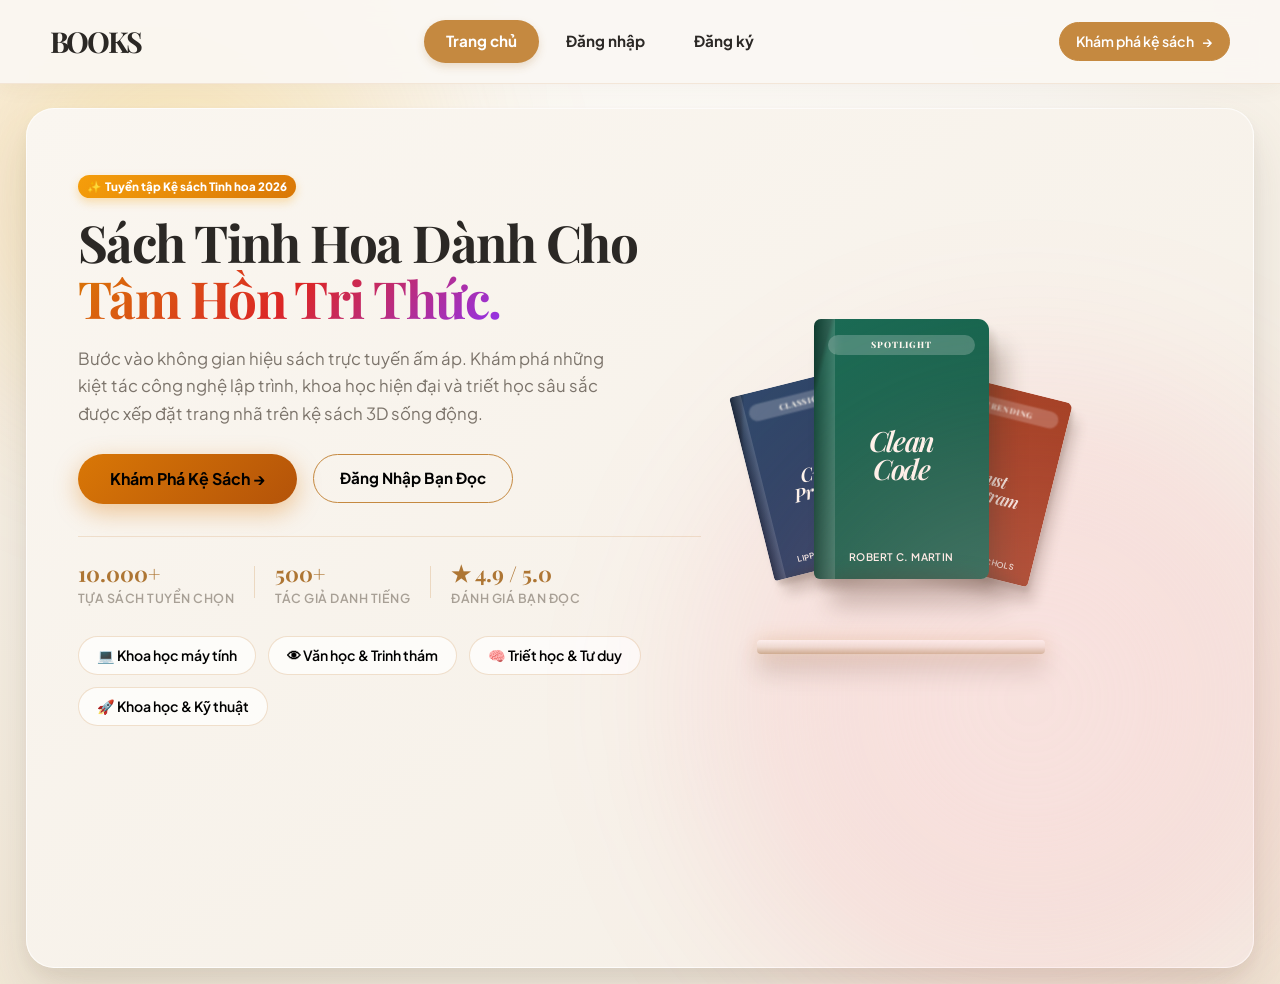
==== commit a00665ce: "sửa đổi ngôn ngữ và tiền tệ của ứng dụng" ====
--- a/WebContent/index.html
+++ b/WebContent/index.html
@@ -1,118 +1,136 @@
 <!DOCTYPE html>
-<html lang="en">
+<html lang="vi">
+
 <head>
-<meta charset="ISO-8859-1">
-<meta name="viewport" content="width=device-width, initial-scale=1">
-<title>Online Book Store — Curated Bookshelf</title>
-<link rel="apple-touch-icon" sizes="180x180" href="./favicons/apple-touch-icon.png">
-<link rel="icon" type="image/png" sizes="32x32" href="./favicons/favicon-32x32.png">
-<link rel="icon" type="image/png" sizes="16x16" href="./favicons/favicon-16x16.png">
-<link rel="manifest" href="./favicons/site.webmanifest">
-<link rel="stylesheet" href="https://cdn.jsdelivr.net/npm/bootstrap@4.4.1/dist/css/bootstrap.min.css">
-<link rel="stylesheet" href="styles.css">
-<link rel="stylesheet" href="css/bookshelf-theme.css">
-<style>
-.landing-hero-board {
-	display: grid;
-	grid-template-columns: 1.15fr 0.85fr;
-	align-items: center;
-	gap: 40px;
-	padding: clamp(36px, 5vw, 68px) clamp(24px, 4vw, 56px);
-}
-@media (max-width: 960px) {
-	.landing-hero-board {
-		grid-template-columns: 1fr;
-		text-align: center;
-		gap: 36px;
-	}
-	.landing-cta-group, .landing-stats-row, .category-pills-row {
-		justify-content: center;
-	}
-	.landing-book-preview {
-		margin: 20px auto 0;
-	}
-}
-.gradient-text {
-	background: linear-gradient(135deg, #d97706 0%, #dc2626 50%, #9333ea 100%);
-	-webkit-background-clip: text;
-	-webkit-text-fill-color: transparent;
-	display: inline-block;
-}
-.landing-hero-title {
-	font-family: 'Playfair Display', serif;
-	font-size: clamp(2.4rem, 4vw, 3.8rem);
-	font-weight: 700;
-	line-height: 1.1;
-	color: var(--text-primary);
-	margin-bottom: 18px;
-	letter-spacing: -0.03em;
-}
-.landing-hero-desc {
-	font-size: 1.05rem;
-	line-height: 1.65;
-	color: var(--text-secondary);
-	margin-bottom: 26px;
-	max-width: 540px;
-}
-.landing-cta-group {
-	display: flex;
-	align-items: center;
-	gap: 16px;
-	flex-wrap: wrap;
-	margin-bottom: 32px;
-}
-.landing-stats-row {
-	display: flex;
-	align-items: center;
-	gap: 20px;
-	padding-top: 20px;
-	border-top: 1px solid rgba(197, 137, 64, 0.2);
-}
-.stat-item {
-	display: flex;
-	flex-direction: column;
-}
-.stat-num {
-	font-family: 'Playfair Display', serif;
-	font-size: 1.35rem;
-	font-weight: 700;
-	color: var(--accent-hover);
-}
-.stat-label {
-	font-size: 0.78rem;
-	color: var(--text-muted);
-	font-weight: 600;
-	text-transform: uppercase;
-	letter-spacing: 0.04em;
-}
-.stat-divider {
-	width: 1px;
-	height: 32px;
-	background: rgba(197, 137, 64, 0.25);
-}
-.shelf-pedestal {
-	position: absolute;
-	bottom: -15px;
-	width: 90%;
-	height: 14px;
-	border-radius: 4px;
-	background: linear-gradient(180deg, #fdfbf7, var(--shelf-surface), #c9b190);
-	box-shadow: 0 16px 24px rgba(78, 52, 28, 0.28), 0 0 20px rgba(217, 119, 6, 0.2);
-}
-</style>
+	<meta charset="UTF-8">
+	<meta name="viewport" content="width=device-width, initial-scale=1">
+	<title>Hiệu Sách Trực Tuyến — Kệ Sách Tinh Hoa</title>
+	<link rel="apple-touch-icon" sizes="180x180" href="./favicons/apple-touch-icon.png">
+	<link rel="icon" type="image/png" sizes="32x32" href="./favicons/favicon-32x32.png">
+	<link rel="icon" type="image/png" sizes="16x16" href="./favicons/favicon-16x16.png">
+	<link rel="manifest" href="./favicons/site.webmanifest">
+	<link rel="stylesheet" href="https://cdn.jsdelivr.net/npm/bootstrap@4.4.1/dist/css/bootstrap.min.css">
+	<link rel="stylesheet" href="styles.css">
+	<link rel="stylesheet" href="css/bookshelf-theme.css">
+	<style>
+		.landing-hero-board {
+			display: grid;
+			grid-template-columns: 1.15fr 0.85fr;
+			align-items: center;
+			gap: 40px;
+			padding: clamp(36px, 5vw, 68px) clamp(24px, 4vw, 56px);
+		}
+
+		@media (max-width: 960px) {
+			.landing-hero-board {
+				grid-template-columns: 1fr;
+				text-align: center;
+				gap: 36px;
+			}
+
+			.landing-cta-group,
+			.landing-stats-row,
+			.category-pills-row {
+				justify-content: center;
+			}
+
+			.landing-book-preview {
+				margin: 20px auto 0;
+			}
+		}
+
+		.gradient-text {
+			background: linear-gradient(135deg, #d97706 0%, #dc2626 50%, #9333ea 100%);
+			-webkit-background-clip: text;
+			-webkit-text-fill-color: transparent;
+			display: inline-block;
+		}
+
+		.landing-hero-title {
+			font-family: 'Playfair Display', serif;
+			font-size: clamp(2.4rem, 4vw, 3.8rem);
+			font-weight: 700;
+			line-height: 1.1;
+			color: var(--text-primary);
+			margin-bottom: 18px;
+			letter-spacing: -0.03em;
+		}
+
+		.landing-hero-desc {
+			font-size: 1.05rem;
+			line-height: 1.65;
+			color: var(--text-secondary);
+			margin-bottom: 26px;
+			max-width: 540px;
+		}
+
+		.landing-cta-group {
+			display: flex;
+			align-items: center;
+			gap: 16px;
+			flex-wrap: wrap;
+			margin-bottom: 32px;
+		}
+
+		.landing-stats-row {
+			display: flex;
+			align-items: center;
+			gap: 20px;
+			padding-top: 20px;
+			border-top: 1px solid rgba(197, 137, 64, 0.2);
+		}
+
+		.stat-item {
+			display: flex;
+			flex-direction: column;
+		}
+
+		.stat-num {
+			font-family: 'Playfair Display', serif;
+			font-size: 1.35rem;
+			font-weight: 700;
+			color: var(--accent-hover);
+		}
+
+		.stat-label {
+			font-size: 0.78rem;
+			color: var(--text-muted);
+			font-weight: 600;
+			text-transform: uppercase;
+			letter-spacing: 0.04em;
+		}
+
+		.stat-divider {
+			width: 1px;
+			height: 32px;
+			background: rgba(197, 137, 64, 0.25);
+		}
+
+		.shelf-pedestal {
+			position: absolute;
+			bottom: -15px;
+			width: 90%;
+			height: 14px;
+			border-radius: 4px;
+			background: linear-gradient(180deg, #fdfbf7, var(--shelf-surface), #c9b190);
+			box-shadow: 0 16px 24px rgba(78, 52, 28, 0.28), 0 0 20px rgba(217, 119, 6, 0.2);
+		}
+	</style>
 </head>
+
 <body class="customer-bookshelf-body" onload="funload()">
 	<header class="bookshelf-header-wrap">
 		<nav class="navbar-bookshelf">
 			<a class="brand" href="index.html">BOOKS</a>
 			<div class="pill-tabs">
-				<a href="index.html" class="active">Home</a>
-				<a href="CustomerLogin.html">Login</a>
-				<a href="CustomerRegister.html">Register</a>
+				<a href="index.html" class="active">Trang chủ</a>
+				<a href="CustomerLogin.html">Đăng nhập</a>
+				<a href="CustomerRegister.html">Đăng ký</a>
 			</div>
 			<div class="nav-icon-group">
-				<a href="viewbook" class="nav-pill-btn" style="background:var(--accent-primary); color:#fff; border-color:var(--accent-primary);">
-					<span>Browse Store</span> &rarr;
+				<a href="viewbook" class="nav-pill-btn"
+					style="background:var(--accent-primary); color:#fff; border-color:var(--accent-primary);">
+					<span>Khám phá kệ sách</span> &rarr;
 				</a>
 			</div>
 		</nav>
@@ -123,48 +141,50 @@
 			<div class="landing-hero-board">
 				<div>
 					<div class="badge-tag-star" style="margin-bottom:16px;">
-						<span>&#10024;</span> Hand-Picked 2026 Bookshelf Collection
-					</div>
-					
+						<span>&#10024;</span> Tuyển tập Kệ sách Tinh hoa 2026
+					</div>
+
 					<h1 class="landing-hero-title">
-						Curated Books for <br><span class="gradient-text">Curious Minds.</span>
+						Sách Tinh Hoa Dành Cho <br><span class="gradient-text">Tâm Hồn Tri Thức.</span>
 					</h1>
-					
+
 					<p class="landing-hero-desc">
-						Step into our warm digital bookstore. Discover programming masterpieces, modern science, and timeless philosophy standing gracefully on physical 3D shelves.
+						Bước vào không gian hiệu sách trực tuyến ấm áp. Khám phá những kiệt tác công nghệ lập trình,
+						khoa học hiện đại và triết học sâu sắc được xếp đặt trang nhã trên kệ sách 3D sống động.
 					</p>
 
 					<div class="landing-cta-group">
 						<a href="viewbook" class="btn-checkout-shelf" style="padding: 13px 32px; font-size: 1rem;">
-							Explore The Bookshelf &rarr;
+							Khám Phá Kệ Sách &rarr;
 						</a>
-						<a href="CustomerLogin.html" class="btn-pill-secondary" style="padding: 12px 26px; font-size: 0.95rem;">
-							Customer Login
+						<a href="CustomerLogin.html" class="btn-pill-secondary"
+							style="padding: 12px 26px; font-size: 0.95rem;">
+							Đăng Nhập Bạn Đọc
 						</a>
 					</div>
 
 					<div class="landing-stats-row">
 						<div class="stat-item">
-							<span class="stat-num">10,000+</span>
-							<span class="stat-label">Curated Titles</span>
+							<span class="stat-num">10.000+</span>
+							<span class="stat-label">Tựa sách tuyển chọn</span>
 						</div>
 						<div class="stat-divider"></div>
 						<div class="stat-item">
 							<span class="stat-num">500+</span>
-							<span class="stat-label">Top Authors</span>
+							<span class="stat-label">Tác giả danh tiếng</span>
 						</div>
 						<div class="stat-divider"></div>
 						<div class="stat-item">
 							<span class="stat-num">&#9733; 4.9 / 5.0</span>
-							<span class="stat-label">Reader Rating</span>
+							<span class="stat-label">Đánh giá bạn đọc</span>
 						</div>
 					</div>
 
 					<div class="category-pills-row">
-						<a href="viewbook" class="category-pill">&#128187; Computer Science</a>
-						<a href="viewbook" class="category-pill">&#128065; Fiction &amp; Mystery</a>
-						<a href="viewbook" class="category-pill">&#129504; Philosophy</a>
-						<a href="viewbook" class="category-pill">&#128640; Science &amp; Tech</a>
+						<a href="viewbook" class="category-pill">&#128187; Khoa học máy tính</a>
+						<a href="viewbook" class="category-pill">&#128065; Văn học &amp; Trinh thám</a>
+						<a href="viewbook" class="category-pill">&#129504; Triết học &amp; Tư duy</a>
+						<a href="viewbook" class="category-pill">&#128640; Khoa học &amp; Kỹ thuật</a>
 					</div>
 				</div>
 
@@ -182,7 +202,8 @@
 
 						<!-- Center Book: Clean Code -->
 						<div class="book-fan-item card-center">
-							<div class="book-standing-3d featured-book" style="--book-color: #065f46; width: 175px; height: 260px; padding: 16px 14px;">
+							<div class="book-standing-3d featured-book"
+								style="--book-color: #065f46; width: 175px; height: 260px; padding: 16px 14px;">
 								<span class="badge-kicker">SPOTLIGHT</span>
 								<span class="book-title" style="font-size:1.75rem;">Clean<br>Code</span>
 								<span class="book-author" style="font-size:0.65rem;">ROBERT C. MARTIN</span>
@@ -214,4 +235,5 @@
 		}
 	</script>
 </body>
-</html>
+
+</html>
--- a/WebContent/css/bookshelf-theme.css
+++ b/WebContent/css/bookshelf-theme.css
@@ -965,5 +965,685 @@
   text-decoration: none;
 }
 
-
-
+/* --------------------------------------------------------------------------
+   7. Admin Portal — Modern Left Sidebar Architecture
+   -------------------------------------------------------------------------- */
+body.admin-bookshelf-body {
+  margin: 0;
+  padding: 0 0 0 270px;
+  min-height: 100vh;
+  background-color: var(--bg-canvas) !important;
+  background-image: radial-gradient(circle at 50% 15%, #fffdf9 0, var(--bg-canvas) 42%, #eee1ca 130%) !important;
+  font-family: 'Plus Jakarta Sans', sans-serif !important;
+  color: var(--text-primary);
+  box-sizing: border-box;
+}
+
+/* Sidebar Container */
+.admin-sidebar {
+  position: fixed;
+  top: 0;
+  left: 0;
+  bottom: 0;
+  width: 270px;
+  background: linear-gradient(180deg, #1e1915 0%, #15120f 100%);
+  background-image: radial-gradient(circle at 10% 15%, rgba(197, 137, 64, 0.18), transparent 40%),
+                    linear-gradient(180deg, #1e1915 0%, #14110e 100%);
+  border-right: 1px solid rgba(197, 137, 64, 0.22);
+  box-shadow: 6px 0 28px rgba(20, 16, 12, 0.2);
+  display: flex;
+  flex-direction: column;
+  z-index: 1050;
+  color: #f7f3ed;
+  overflow-y: auto;
+  overflow-x: hidden;
+  transition: transform 0.3s cubic-bezier(0.4, 0, 0.2, 1);
+}
+
+.admin-sidebar::-webkit-scrollbar {
+  width: 5px;
+}
+.admin-sidebar::-webkit-scrollbar-thumb {
+  background: rgba(197, 137, 64, 0.25);
+  border-radius: 999px;
+}
+
+/* Brand Header */
+.admin-sidebar-brand-box {
+  padding: 24px 22px 18px 22px;
+  border-bottom: 1px solid rgba(197, 137, 64, 0.15);
+  display: flex;
+  align-items: center;
+  justify-content: space-between;
+}
+
+.admin-sidebar-brand {
+  display: flex;
+  align-items: center;
+  gap: 12px;
+  text-decoration: none;
+  color: #fff;
+}
+
+.admin-sidebar-brand:hover {
+  text-decoration: none;
+  color: #fff;
+}
+
+.admin-brand-icon-wrap {
+  width: 38px;
+  height: 38px;
+  border-radius: 10px;
+  background: linear-gradient(135deg, var(--accent-primary), var(--accent-hover));
+  display: inline-flex;
+  align-items: center;
+  justify-content: center;
+  color: #fff;
+  box-shadow: 0 4px 12px rgba(197, 137, 64, 0.35);
+}
+
+.admin-brand-title {
+  font-family: 'Playfair Display', serif;
+  font-size: 1.45rem;
+  font-weight: 700;
+  letter-spacing: -0.05em;
+  color: #fff;
+  line-height: 1;
+}
+
+.admin-brand-badge {
+  font-family: 'Plus Jakarta Sans', sans-serif;
+  font-size: 0.65rem;
+  font-weight: 800;
+  letter-spacing: 0.08em;
+  background: rgba(197, 137, 64, 0.22);
+  color: #f6c07a;
+  padding: 3px 8px;
+  border-radius: 999px;
+  border: 1px solid rgba(197, 137, 64, 0.35);
+  margin-left: 6px;
+  vertical-align: middle;
+}
+
+.admin-sidebar-close-btn {
+  display: none;
+  background: transparent;
+  border: 0;
+  color: #a8a096;
+  font-size: 1.4rem;
+  cursor: pointer;
+  padding: 4px 8px;
+  line-height: 1;
+  border-radius: 6px;
+  transition: all 0.2s;
+}
+.admin-sidebar-close-btn:hover {
+  color: #fff;
+  background: rgba(255, 255, 255, 0.1);
+}
+
+/* Admin Profile Card */
+.admin-profile-box {
+  margin: 16px 18px 8px 18px;
+  padding: 12px 14px;
+  background: rgba(255, 255, 255, 0.035);
+  border: 1px solid rgba(197, 137, 64, 0.16);
+  border-radius: 14px;
+  display: flex;
+  align-items: center;
+  gap: 12px;
+  transition: all 0.25s ease;
+}
+
+.admin-profile-box:hover {
+  background: rgba(255, 255, 255, 0.06);
+  border-color: rgba(197, 137, 64, 0.3);
+}
+
+.admin-profile-avatar {
+  position: relative;
+  width: 40px;
+  height: 40px;
+  border-radius: 50%;
+  background: linear-gradient(135deg, #c58940, #ae7634);
+  box-shadow: 0 3px 10px rgba(197, 137, 64, 0.35);
+  display: inline-flex;
+  align-items: center;
+  justify-content: center;
+  color: #fff;
+  font-weight: 700;
+  font-size: 0.95rem;
+  border: 2px solid rgba(255, 255, 255, 0.2);
+}
+
+.admin-status-dot {
+  position: absolute;
+  bottom: 0;
+  right: 0;
+  width: 11px;
+  height: 11px;
+  background: #22c55e;
+  border: 2px solid #1c1815;
+  border-radius: 50%;
+  animation: pulse-admin-dot 2s infinite;
+}
+
+@keyframes pulse-admin-dot {
+  0% { box-shadow: 0 0 0 0 rgba(34, 197, 94, 0.6); }
+  70% { box-shadow: 0 0 0 6px rgba(34, 197, 94, 0); }
+  100% { box-shadow: 0 0 0 0 rgba(34, 197, 94, 0); }
+}
+
+.admin-profile-info {
+  display: flex;
+  flex-direction: column;
+  min-width: 0;
+}
+
+.admin-profile-name {
+  font-weight: 700;
+  font-size: 0.88rem;
+  color: #fff;
+  white-space: nowrap;
+  overflow: hidden;
+  text-overflow: ellipsis;
+}
+
+.admin-profile-role {
+  font-size: 0.74rem;
+  color: #a8a096;
+  display: flex;
+  align-items: center;
+  gap: 4px;
+}
+
+/* Nav Menu */
+.admin-nav-menu {
+  flex: 1;
+  padding: 12px 14px;
+  display: flex;
+  flex-direction: column;
+  gap: 4px;
+}
+
+.admin-nav-group-title {
+  font-size: 0.7rem;
+  font-weight: 800;
+  letter-spacing: 0.12em;
+  text-transform: uppercase;
+  color: rgba(197, 137, 64, 0.8);
+  padding: 14px 12px 6px 12px;
+  margin: 0;
+}
+
+.admin-nav-link {
+  display: flex;
+  align-items: center;
+  gap: 12px;
+  padding: 11px 14px;
+  border-radius: 12px;
+  color: #d1c7bc;
+  font-size: 0.91rem;
+  font-weight: 600;
+  text-decoration: none;
+  transition: all 0.22s cubic-bezier(0.4, 0, 0.2, 1);
+  border: 1px solid transparent;
+}
+
+.admin-nav-link svg {
+  flex-shrink: 0;
+  stroke: #c58940;
+  transition: all 0.22s ease;
+}
+
+.admin-nav-link:hover {
+  background: rgba(197, 137, 64, 0.14);
+  color: #ffffff;
+  transform: translateX(4px);
+  text-decoration: none;
+  border-color: rgba(197, 137, 64, 0.2);
+}
+
+.admin-nav-link:hover svg {
+  stroke: #fcd34d;
+  transform: scale(1.1);
+}
+
+/* Active State (driven by StoreUtil.setActiveTab) */
+.admin-nav-link.active {
+  background: linear-gradient(135deg, var(--accent-primary) 0%, var(--accent-hover) 100%) !important;
+  color: #ffffff !important;
+  font-weight: 700;
+  box-shadow: 0 4px 16px rgba(197, 137, 64, 0.38);
+  border: 1px solid rgba(255, 255, 255, 0.18);
+  transform: translateX(4px);
+}
+
+.admin-nav-link.active svg {
+  stroke: #ffffff !important;
+}
+
+/* Sidebar Footer */
+.admin-sidebar-footer {
+  padding: 16px 14px;
+  border-top: 1px solid rgba(197, 137, 64, 0.15);
+  background: rgba(15, 12, 10, 0.4);
+  display: flex;
+  flex-direction: column;
+  gap: 10px;
+}
+
+.admin-logout-link {
+  display: flex;
+  align-items: center;
+  gap: 12px;
+  padding: 10px 14px;
+  border-radius: 12px;
+  background: rgba(239, 68, 68, 0.1);
+  border: 1px solid rgba(239, 68, 68, 0.2);
+  color: #fca5a5;
+  font-size: 0.9rem;
+  font-weight: 600;
+  text-decoration: none;
+  transition: all 0.2s ease;
+}
+
+.admin-logout-link svg {
+  stroke: #f87171;
+  transition: all 0.2s ease;
+}
+
+.admin-logout-link:hover {
+  background: #ef4444;
+  border-color: #ef4444;
+  color: #ffffff;
+  box-shadow: 0 4px 14px rgba(239, 68, 68, 0.35);
+  text-decoration: none;
+  transform: translateY(-1px);
+}
+
+.admin-logout-link:hover svg {
+  stroke: #ffffff;
+}
+
+.admin-system-version {
+  font-size: 0.72rem;
+  color: #7c746b;
+  text-align: center;
+  letter-spacing: 0.03em;
+  padding-top: 4px;
+}
+
+/* Mobile Header & Backdrop */
+.admin-mobile-header {
+  display: none;
+  position: sticky;
+  top: 0;
+  left: 0;
+  right: 0;
+  height: 62px;
+  background: rgba(250, 247, 242, 0.95);
+  backdrop-filter: blur(12px);
+  -webkit-backdrop-filter: blur(12px);
+  border-bottom: 1px solid rgba(197, 137, 64, 0.2);
+  padding: 0 20px;
+  align-items: center;
+  justify-content: space-between;
+  z-index: 1040;
+  box-shadow: 0 3px 12px rgba(86, 67, 46, 0.06);
+}
+
+.admin-mobile-toggle-btn {
+  background: var(--accent-soft);
+  border: 1px solid rgba(197, 137, 64, 0.3);
+  color: var(--accent-hover);
+  width: 40px;
+  height: 40px;
+  border-radius: 10px;
+  display: inline-flex;
+  align-items: center;
+  justify-content: center;
+  cursor: pointer;
+  transition: all 0.2s;
+}
+
+.admin-mobile-toggle-btn:hover {
+  background: var(--accent-primary);
+  color: #fff;
+}
+
+.admin-sidebar-backdrop {
+  display: none;
+  position: fixed;
+  inset: 0;
+  background: rgba(0, 0, 0, 0.5);
+  backdrop-filter: blur(4px);
+  -webkit-backdrop-filter: blur(4px);
+  z-index: 1045;
+  opacity: 0;
+  transition: opacity 0.3s ease;
+}
+
+.admin-sidebar-backdrop.active {
+  display: block;
+  opacity: 1;
+}
+
+/* Content Canvas Overrides in Admin View */
+body.admin-bookshelf-body .bookshelf-canvas {
+  background: transparent !important;
+  min-height: calc(100vh - 20px);
+  padding: 28px clamp(16px, 3vw, 42px) !important;
+}
+
+body.admin-bookshelf-body .bookshelf-page-container {
+  width: 100%;
+  box-sizing: border-box;
+}
+
+body.admin-bookshelf-body > .bookshelf-page-container {
+  padding: 28px clamp(16px, 3vw, 42px);
+}
+
+body.admin-bookshelf-body .bookshelf-canvas .bookshelf-page-container {
+  padding: 0;
+}
+
+/* Responsive Breakpoints */
+@media (max-width: 991px) {
+  body.admin-bookshelf-body {
+    padding-left: 0;
+  }
+
+  .admin-mobile-header {
+    display: flex;
+  }
+
+  .admin-sidebar {
+    transform: translateX(-100%);
+    box-shadow: none;
+  }
+
+  .admin-sidebar.open {
+    transform: translateX(0);
+    box-shadow: 12px 0 36px rgba(0, 0, 0, 0.45);
+  }
+
+  .admin-sidebar-close-btn {
+    display: inline-flex;
+  }
+}
+
+/* --------------------------------------------------------------------------
+   8. Admin Analytics & Dashboard Components
+   -------------------------------------------------------------------------- */
+.dashboard-topbar-flex {
+  display: flex;
+  justify-content: space-between;
+  align-items: center;
+  flex-wrap: wrap;
+  gap: 16px;
+  margin-bottom: 28px;
+}
+
+.dashboard-title-box h1 {
+  font-family: 'Playfair Display', serif;
+  font-size: 1.85rem;
+  font-weight: 700;
+  color: var(--text-primary);
+  margin: 0 0 6px 0;
+  letter-spacing: -0.03em;
+}
+
+.dashboard-title-box p {
+  margin: 0;
+  color: var(--text-secondary);
+  font-size: 0.95rem;
+}
+
+.dashboard-pill-tag {
+  display: inline-flex;
+  align-items: center;
+  gap: 6px;
+  background: var(--accent-soft);
+  color: var(--accent-hover);
+  padding: 4px 12px;
+  border-radius: var(--radius-pill);
+  font-size: 0.76rem;
+  font-weight: 800;
+  letter-spacing: 0.08em;
+  text-transform: uppercase;
+  margin-bottom: 6px;
+  border: 1px solid rgba(197, 137, 64, 0.25);
+}
+
+/* KPI Grid */
+.stats-kpi-grid {
+  display: grid;
+  grid-template-columns: repeat(auto-fit, minmax(210px, 1fr));
+  gap: 18px;
+  margin-bottom: 28px;
+}
+
+.stat-kpi-card {
+  background: #ffffff;
+  border-radius: var(--radius-card);
+  padding: 22px 20px;
+  border: 1px solid rgba(197, 137, 64, 0.18);
+  box-shadow: 0 8px 24px rgba(86, 67, 46, 0.06);
+  display: flex;
+  flex-direction: column;
+  justify-content: space-between;
+  transition: all 0.28s cubic-bezier(0.4, 0, 0.2, 1);
+  position: relative;
+  overflow: hidden;
+}
+
+.stat-kpi-card::before {
+  content: '';
+  position: absolute;
+  top: 0;
+  left: 0;
+  right: 0;
+  height: 4px;
+  background: linear-gradient(90deg, var(--accent-primary), var(--accent-hover));
+  opacity: 0.85;
+  transition: height 0.2s ease;
+}
+
+.stat-kpi-card:hover {
+  transform: translateY(-4px);
+  box-shadow: 0 16px 36px rgba(86, 67, 46, 0.12);
+  border-color: rgba(197, 137, 64, 0.35);
+}
+
+.stat-kpi-card:hover::before {
+  height: 6px;
+}
+
+.stat-kpi-header {
+  display: flex;
+  align-items: center;
+  justify-content: space-between;
+  margin-bottom: 14px;
+}
+
+.stat-kpi-label {
+  font-size: 0.8rem;
+  font-weight: 700;
+  color: var(--text-secondary);
+  text-transform: uppercase;
+  letter-spacing: 0.06em;
+}
+
+.stat-kpi-icon-box {
+  width: 42px;
+  height: 42px;
+  border-radius: 12px;
+  display: flex;
+  align-items: center;
+  justify-content: center;
+  font-size: 1.1rem;
+}
+
+.icon-emerald {
+  background: rgba(16, 185, 129, 0.12);
+  color: #10b981;
+  border: 1px solid rgba(16, 185, 129, 0.25);
+}
+.icon-blue {
+  background: rgba(59, 130, 246, 0.12);
+  color: #3b82f6;
+  border: 1px solid rgba(59, 130, 246, 0.25);
+}
+.icon-purple {
+  background: rgba(139, 92, 246, 0.12);
+  color: #8b5cf6;
+  border: 1px solid rgba(139, 92, 246, 0.25);
+}
+.icon-amber {
+  background: rgba(245, 158, 11, 0.12);
+  color: #f59e0b;
+  border: 1px solid rgba(245, 158, 11, 0.25);
+}
+.icon-teal {
+  background: rgba(20, 184, 166, 0.12);
+  color: #14b8a6;
+  border: 1px solid rgba(20, 184, 166, 0.25);
+}
+
+.stat-kpi-value {
+  font-size: 1.62rem;
+  font-weight: 800;
+  color: var(--text-primary);
+  line-height: 1.15;
+  margin-bottom: 10px;
+}
+
+.stat-kpi-footer {
+  display: flex;
+  align-items: center;
+  gap: 8px;
+  font-size: 0.8rem;
+  color: var(--text-muted);
+}
+
+.stat-trend-badge {
+  display: inline-flex;
+  align-items: center;
+  gap: 3px;
+  padding: 3px 8px;
+  border-radius: var(--radius-pill);
+  font-weight: 700;
+  font-size: 0.74rem;
+}
+
+.trend-up {
+  background: rgba(16, 185, 129, 0.14);
+  color: #059669;
+}
+
+.trend-neutral {
+  background: rgba(124, 116, 107, 0.12);
+  color: var(--text-secondary);
+}
+
+/* Charts Grid */
+.stats-charts-row {
+  display: grid;
+  grid-template-columns: 2fr 1.15fr;
+  gap: 22px;
+  margin-bottom: 28px;
+}
+
+@media (max-width: 1100px) {
+  .stats-charts-row {
+    grid-template-columns: 1fr;
+  }
+}
+
+.chart-card {
+  background: #ffffff;
+  border-radius: var(--radius-card);
+  padding: 24px 26px;
+  border: 1px solid rgba(197, 137, 64, 0.18);
+  box-shadow: 0 8px 24px rgba(86, 67, 46, 0.06);
+  display: flex;
+  flex-direction: column;
+}
+
+.chart-card-header {
+  display: flex;
+  align-items: center;
+  justify-content: space-between;
+  flex-wrap: wrap;
+  gap: 12px;
+  margin-bottom: 18px;
+  padding-bottom: 12px;
+  border-bottom: 1px solid rgba(197, 137, 64, 0.12);
+}
+
+.chart-card-title {
+  font-family: 'Playfair Display', serif;
+  font-size: 1.2rem;
+  font-weight: 700;
+  color: var(--text-primary);
+  margin: 0;
+}
+
+.chart-card-subtitle {
+  font-size: 0.83rem;
+  color: var(--text-secondary);
+  margin: 3px 0 0 0;
+}
+
+.chart-box-relative {
+  position: relative;
+  width: 100%;
+  min-height: 280px;
+}
+
+/* Tables in Dashboard */
+.stats-tables-row {
+  display: grid;
+  grid-template-columns: 1fr 1fr;
+  gap: 22px;
+  margin-bottom: 28px;
+}
+
+@media (max-width: 1100px) {
+  .stats-tables-row {
+    grid-template-columns: 1fr;
+  }
+}
+
+.badge-low-stock-urgent {
+  background: rgba(239, 68, 68, 0.14);
+  color: #dc2626;
+  border: 1px solid rgba(239, 68, 68, 0.3);
+  padding: 4px 10px;
+  border-radius: var(--radius-pill);
+  font-size: 0.76rem;
+  font-weight: 700;
+}
+
+.badge-order-status-pill {
+  padding: 4px 10px;
+  border-radius: var(--radius-pill);
+  font-size: 0.76rem;
+  font-weight: 700;
+}
+
+.status-paid {
+  background: rgba(16, 185, 129, 0.14);
+  color: #059669;
+}
+
+.status-processing {
+  background: rgba(59, 130, 246, 0.14);
+  color: #2563eb;
+}
+
+
+
+
